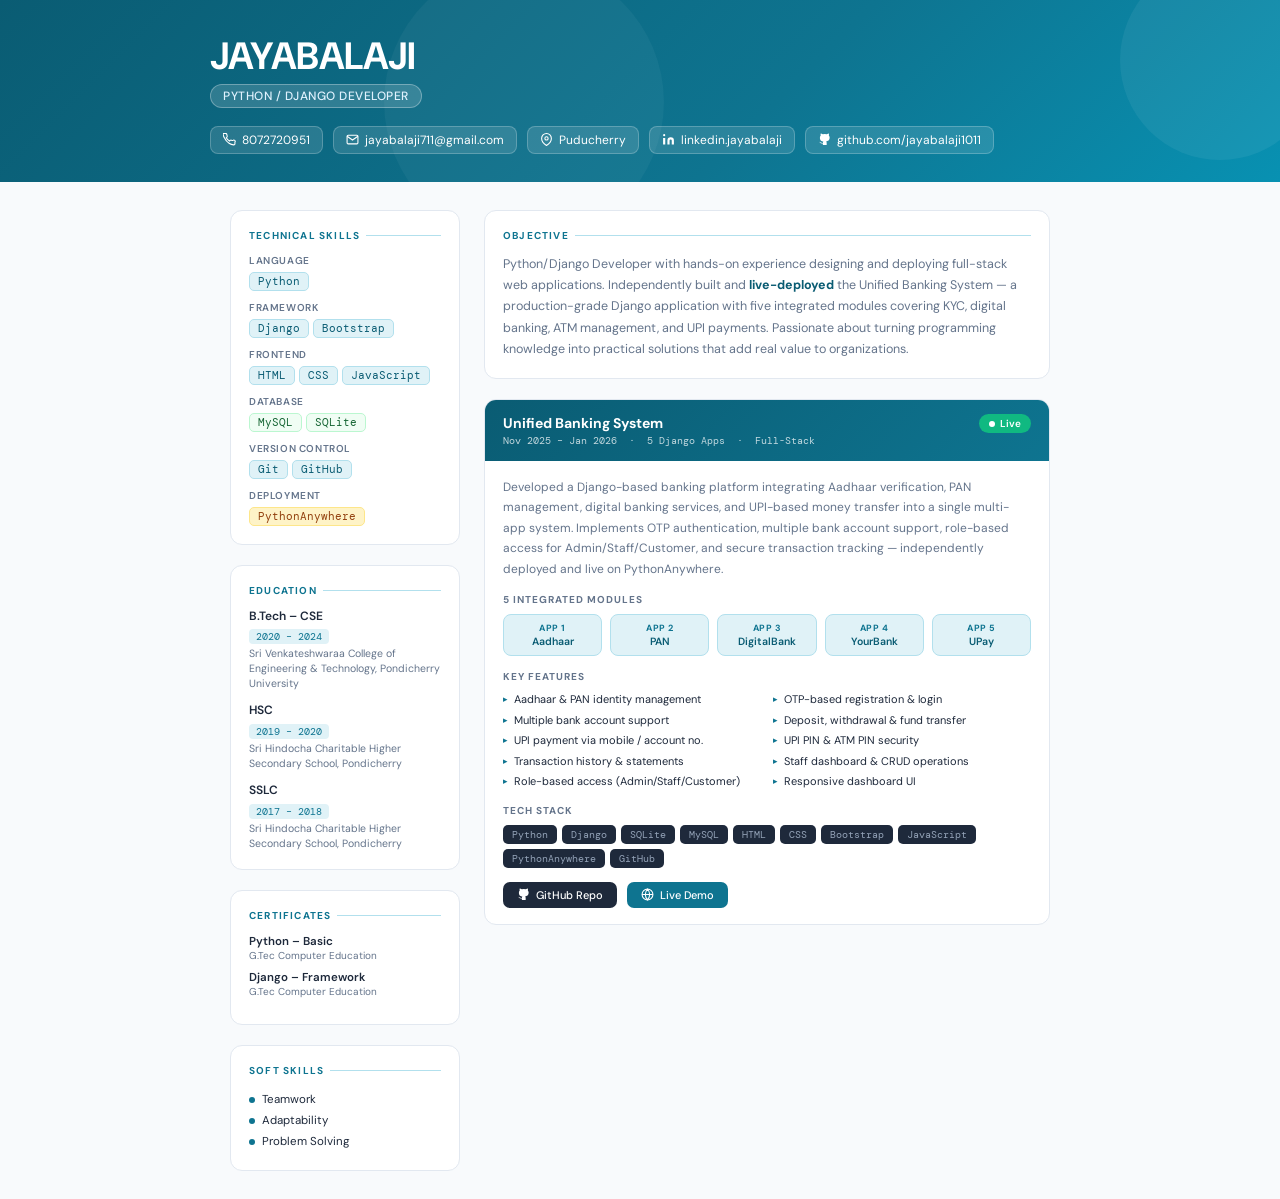
==== index.html @ 11d19ff0 "Update Jayabalaji_Portfolio.html" ====
<!DOCTYPE html>
<html lang="en">
<head>
<meta charset="UTF-8"/>
<meta name="viewport" content="width=device-width, initial-scale=1.0"/>
<title>Jayabalaji – Python/Django Developer</title>
<link href="https://fonts.googleapis.com/css2?family=DM+Sans:wght@300;400;500;600;700&family=DM+Mono:wght@400;500&display=swap" rel="stylesheet"/>
<style>
  :root {
    --teal: #0e7490; --teal-dark: #0a5c73; --teal-light: #e0f2f7;
    --teal-mid: #b2e0ed; --bg: #f8fafc; --white: #ffffff;
    --text: #1e293b; --muted: #64748b; --border: #e2e8f0; --card: #ffffff;
  }
  * { margin: 0; padding: 0; box-sizing: border-box; }
  body { font-family: 'DM Sans', sans-serif; background: var(--bg); color: var(--text); -webkit-print-color-adjust: exact; print-color-adjust: exact; }

  .header { background: linear-gradient(135deg, var(--teal-dark) 0%, var(--teal) 60%, #0891b2 100%); padding: 36px 40px 28px; position: relative; overflow: hidden; }
  .header::before { content: ''; position: absolute; top: -40px; right: -40px; width: 200px; height: 200px; border-radius: 50%; background: rgba(255,255,255,0.06); }
  .header::after { content: ''; position: absolute; bottom: -60px; left: 30%; width: 280px; height: 280px; border-radius: 50%; background: rgba(255,255,255,0.04); }
  .header-inner { max-width: 860px; margin: 0 auto; position: relative; z-index: 1; }
  .name { font-size: clamp(28px,5vw,38px); font-weight: 700; color: #fff; letter-spacing: -0.5px; line-height: 1.1; }
  .role-tag { display: inline-block; margin-top: 6px; background: rgba(255,255,255,0.15); border: 1px solid rgba(255,255,255,0.3); color: #e0f2fe; font-size: 12px; font-weight: 500; padding: 3px 12px; border-radius: 20px; letter-spacing: 0.5px; text-transform: uppercase; }
  .contact-row { display: flex; flex-wrap: wrap; gap: 10px; margin-top: 18px; }
  .contact-chip { display: flex; align-items: center; gap: 6px; background: rgba(255,255,255,0.12); border: 1px solid rgba(255,255,255,0.22); color: #fff; font-size: 12px; padding: 5px 12px; border-radius: 8px; text-decoration: none; transition: background 0.2s; }
  .contact-chip:hover { background: rgba(255,255,255,0.22); }
  .contact-chip svg { width: 13px; height: 13px; flex-shrink: 0; }

  .page { max-width: 860px; margin: 0 auto; padding: 28px 20px; display: grid; grid-template-columns: 230px 1fr; gap: 24px; align-items: start; }
  .sidebar { display: flex; flex-direction: column; gap: 20px; }
  .card { background: var(--card); border: 1px solid var(--border); border-radius: 12px; padding: 18px; }
  .section-title { font-size: 10px; font-weight: 700; letter-spacing: 1.2px; text-transform: uppercase; color: var(--teal); margin-bottom: 12px; display: flex; align-items: center; gap: 6px; }
  .section-title::after { content: ''; flex: 1; height: 1px; background: var(--teal-mid); }

  .skill-group { margin-bottom: 10px; }
  .skill-group:last-child { margin-bottom: 0; }
  .skill-label { font-size: 10px; font-weight: 600; color: var(--muted); text-transform: uppercase; letter-spacing: 0.6px; margin-bottom: 5px; }
  .skill-tags { display: flex; flex-wrap: wrap; gap: 4px; }
  .tag { font-family: 'DM Mono', monospace; font-size: 10.5px; background: var(--teal-light); color: var(--teal-dark); padding: 2px 8px; border-radius: 5px; border: 1px solid var(--teal-mid); }
  .tag.deploy { background: #fef3c7; color: #92400e; border-color: #fde68a; }
  .tag.db { background: #f0fdf4; color: #166534; border-color: #bbf7d0; }

  .edu-item { margin-bottom: 12px; }
  .edu-item:last-child { margin-bottom: 0; }
  .edu-degree { font-size: 12px; font-weight: 600; color: var(--text); line-height: 1.3; }
  .edu-year { display: inline-block; font-size: 10px; font-family: 'DM Mono', monospace; color: var(--teal); background: var(--teal-light); padding: 1px 7px; border-radius: 4px; margin: 3px 0; }
  .edu-school { font-size: 10.5px; color: var(--muted); line-height: 1.4; }

  .cert-item { margin-bottom: 8px; }
  .cert-name { font-size: 11.5px; font-weight: 600; color: var(--text); }
  .cert-from { font-size: 10px; color: var(--muted); }

  .soft-list { list-style: none; }
  .soft-list li { font-size: 11.5px; color: var(--text); padding: 3px 0; display: flex; align-items: center; gap: 7px; }
  .soft-list li::before { content: ''; width: 6px; height: 6px; background: var(--teal); border-radius: 50%; flex-shrink: 0; }

  .main { display: flex; flex-direction: column; gap: 20px; }
  .objective-text { font-size: 12.5px; line-height: 1.7; color: var(--muted); }
  .objective-text strong { color: var(--teal-dark); }

  .project-card { background: var(--card); border: 1px solid var(--border); border-radius: 12px; overflow: hidden; }
  .project-header { background: linear-gradient(135deg, var(--teal-dark), var(--teal)); padding: 14px 18px; display: flex; align-items: flex-start; justify-content: space-between; gap: 12px; flex-wrap: wrap; }
  .project-name { font-size: 14px; font-weight: 700; color: #fff; }
  .project-period { font-size: 10px; color: rgba(255,255,255,0.75); font-family: 'DM Mono', monospace; margin-top: 2px; }
  .live-badge { display: flex; align-items: center; gap: 5px; background: #10b981; color: #fff; font-size: 10px; font-weight: 600; padding: 3px 10px; border-radius: 20px; white-space: nowrap; flex-shrink: 0; }
  .live-dot { width: 6px; height: 6px; background: #fff; border-radius: 50%; animation: pulse 1.5s infinite; }
  @keyframes pulse { 0%,100%{opacity:1} 50%{opacity:0.4} }

  .project-body { padding: 16px 18px; }
  .project-desc { font-size: 12px; line-height: 1.7; color: var(--muted); margin-bottom: 14px; }

  .modules-grid { display: grid; grid-template-columns: repeat(5,1fr); gap: 8px; margin-bottom: 14px; }
  .module-chip { background: var(--teal-light); border: 1px solid var(--teal-mid); border-radius: 8px; padding: 7px 6px; text-align: center; }
  .module-num { font-size: 9px; font-weight: 700; color: var(--teal); text-transform: uppercase; letter-spacing: 0.5px; }
  .module-name { font-size: 10.5px; font-weight: 600; color: var(--teal-dark); margin-top: 1px; }

  .features-title { font-size: 10px; font-weight: 700; letter-spacing: 1px; text-transform: uppercase; color: var(--muted); margin-bottom: 8px; }
  .features-grid { display: grid; grid-template-columns: 1fr 1fr; gap: 4px 12px; margin-bottom: 14px; }
  .feature-item { font-size: 11px; color: var(--text); display: flex; align-items: flex-start; gap: 6px; line-height: 1.5; }
  .feature-item::before { content: '▸'; color: var(--teal); font-size: 9px; margin-top: 2px; flex-shrink: 0; }

  .tech-stack { display: flex; flex-wrap: wrap; gap: 5px; margin-bottom: 14px; }
  .tech-tag { font-family: 'DM Mono', monospace; font-size: 10px; background: #1e293b; color: #94a3b8; padding: 3px 9px; border-radius: 5px; }

  .project-links { display: flex; gap: 10px; flex-wrap: wrap; }
  .proj-link { display: flex; align-items: center; gap: 6px; font-size: 11px; font-weight: 500; padding: 6px 14px; border-radius: 7px; text-decoration: none; transition: opacity 0.2s; }
  .proj-link:hover { opacity: 0.85; }
  .proj-link.github { background: #1e293b; color: #fff; }
  .proj-link.live { background: var(--teal); color: #fff; }
  .proj-link svg { width: 13px; height: 13px; }

  @media (max-width: 640px) {
    .header { padding: 24px 18px 20px; }
    .page { grid-template-columns: 1fr; padding: 16px 14px; gap: 16px; }
    .features-grid { grid-template-columns: 1fr; }
    .modules-grid { grid-template-columns: repeat(3,1fr); }
  }
  @media print { body { background: white; } .page { padding: 16px; } }
</style>
</head>
<body>

<header class="header">
  <div class="header-inner">
    <div class="name">JAYABALAJI</div>
    <span class="role-tag">Python / Django Developer</span>
    <div class="contact-row">
      <a class="contact-chip" href="tel:8072720951">
        <svg viewBox="0 0 24 24" fill="none" stroke="currentColor" stroke-width="2"><path d="M22 16.92v3a2 2 0 01-2.18 2 19.79 19.79 0 01-8.63-3.07A19.5 19.5 0 013.07 9.81a19.79 19.79 0 01-3.07-8.64A2 2 0 012 .82h3a2 2 0 012 1.72c.127.96.361 1.903.7 2.81a2 2 0 01-.45 2.11L6.09 8.91a16 16 0 006 6l1.27-1.27a2 2 0 012.11-.45c.907.339 1.85.573 2.81.7A2 2 0 0122 16.92z"/></svg>
        8072720951
      </a>
      <a class="contact-chip" href="mailto:jayabalaji711@gmail.com">
        <svg viewBox="0 0 24 24" fill="none" stroke="currentColor" stroke-width="2"><path d="M4 4h16c1.1 0 2 .9 2 2v12c0 1.1-.9 2-2 2H4c-1.1 0-2-.9-2-2V6c0-1.1.9-2 2-2z"/><polyline points="22,6 12,13 2,6"/></svg>
        jayabalaji711@gmail.com
      </a>
      <span class="contact-chip">
        <svg viewBox="0 0 24 24" fill="none" stroke="currentColor" stroke-width="2"><path d="M21 10c0 7-9 13-9 13s-9-6-9-13a9 9 0 0118 0z"/><circle cx="12" cy="10" r="3"/></svg>
        Puducherry
      </span>
      <a class="contact-chip" href="https://linkedin.com/in/jayabalaji" target="_blank">
        <svg viewBox="0 0 24 24" fill="currentColor"><path d="M16 8a6 6 0 016 6v7h-4v-7a2 2 0 00-2-2 2 2 0 00-2 2v7h-4v-7a6 6 0 016-6zM2 9h4v12H2z"/><circle cx="4" cy="4" r="2"/></svg>
        linkedin.jayabalaji
      </a>
      <a class="contact-chip" href="https://github.com/jayabalaji1011" target="_blank">
        <svg viewBox="0 0 24 24" fill="currentColor"><path d="M9 19c-5 1.5-5-2.5-7-3m14 6v-3.87a3.37 3.37 0 00-.94-2.61c3.14-.35 6.44-1.54 6.44-7A5.44 5.44 0 0020 4.77 5.07 5.07 0 0019.91 1S18.73.65 16 2.48a13.38 13.38 0 00-7 0C6.27.65 5.09 1 5.09 1A5.07 5.07 0 005 4.77a5.44 5.44 0 00-1.5 3.78c0 5.42 3.3 6.61 6.44 7A3.37 3.37 0 009 18.13V22"/></svg>
        github.com/jayabalaji1011
      </a>
    </div>
  </div>
</header>

<div class="page">
  <aside class="sidebar">
    <div class="card">
      <div class="section-title">Technical Skills</div>
      <div class="skill-group"><div class="skill-label">Language</div><div class="skill-tags"><span class="tag">Python</span></div></div>
      <div class="skill-group"><div class="skill-label">Framework</div><div class="skill-tags"><span class="tag">Django</span><span class="tag">Bootstrap</span></div></div>
      <div class="skill-group"><div class="skill-label">Frontend</div><div class="skill-tags"><span class="tag">HTML</span><span class="tag">CSS</span><span class="tag">JavaScript</span></div></div>
      <div class="skill-group"><div class="skill-label">Database</div><div class="skill-tags"><span class="tag db">MySQL</span><span class="tag db">SQLite</span></div></div>
      <div class="skill-group"><div class="skill-label">Version Control</div><div class="skill-tags"><span class="tag">Git</span><span class="tag">GitHub</span></div></div>
      <div class="skill-group"><div class="skill-label">Deployment</div><div class="skill-tags"><span class="tag deploy">PythonAnywhere</span></div></div>
    </div>

    <div class="card">
      <div class="section-title">Education</div>
      <div class="edu-item">
        <div class="edu-degree">B.Tech – CSE</div>
        <div class="edu-year">2020 – 2024</div>
        <div class="edu-school">Sri Venkateshwaraa College of Engineering & Technology, Pondicherry University</div>
      </div>
      <div class="edu-item">
        <div class="edu-degree">HSC</div>
        <div class="edu-year">2019 – 2020</div>
        <div class="edu-school">Sri Hindocha Charitable Higher Secondary School, Pondicherry</div>
      </div>
      <div class="edu-item">
        <div class="edu-degree">SSLC</div>
        <div class="edu-year">2017 – 2018</div>
        <div class="edu-school">Sri Hindocha Charitable Higher Secondary School, Pondicherry</div>
      </div>
    </div>

    <div class="card">
      <div class="section-title">Certificates</div>
      <div class="cert-item"><div class="cert-name">Python – Basic</div><div class="cert-from">G.Tec Computer Education</div></div>
      <div class="cert-item"><div class="cert-name">Django – Framework</div><div class="cert-from">G.Tec Computer Education</div></div>
    </div>

    <div class="card">
      <div class="section-title">Soft Skills</div>
      <ul class="soft-list"><li>Teamwork</li><li>Adaptability</li><li>Problem Solving</li></ul>
    </div>
  </aside>

  <main class="main">
    <div class="card">
      <div class="section-title">Objective</div>
      <p class="objective-text">
        Python/Django Developer with hands-on experience designing and deploying full-stack web applications.
        Independently built and <strong>live-deployed</strong> the Unified Banking System — a production-grade
        Django application with five integrated modules covering KYC, digital banking, ATM management, and UPI payments.
        Passionate about turning programming knowledge into practical solutions that add real value to organizations.
      </p>
    </div>

    <div class="project-card">
      <div class="project-header">
        <div>
          <div class="project-name">Unified Banking System</div>
          <div class="project-period">Nov 2025 – Jan 2026 &nbsp;·&nbsp; 5 Django Apps &nbsp;·&nbsp; Full-Stack</div>
        </div>
        <div class="live-badge"><span class="live-dot"></span> Live</div>
      </div>
      <div class="project-body">
        <p class="project-desc">
          Developed a Django-based banking platform integrating Aadhaar verification, PAN management,
          digital banking services, and UPI-based money transfer into a single multi-app system.
          Implements OTP authentication, multiple bank account support, role-based access for Admin/Staff/Customer,
          and secure transaction tracking — independently deployed and live on PythonAnywhere.
        </p>

        <div class="features-title">5 Integrated Modules</div>
        <div class="modules-grid">
          <div class="module-chip"><div class="module-num">App 1</div><div class="module-name">Aadhaar</div></div>
          <div class="module-chip"><div class="module-num">App 2</div><div class="module-name">PAN</div></div>
          <div class="module-chip"><div class="module-num">App 3</div><div class="module-name">DigitalBank</div></div>
          <div class="module-chip"><div class="module-num">App 4</div><div class="module-name">YourBank</div></div>
          <div class="module-chip"><div class="module-num">App 5</div><div class="module-name">UPay</div></div>
        </div>

        <div class="features-title">Key Features</div>
        <div class="features-grid">
          <div class="feature-item">Aadhaar & PAN identity management</div>
          <div class="feature-item">OTP-based registration & login</div>
          <div class="feature-item">Multiple bank account support</div>
          <div class="feature-item">Deposit, withdrawal & fund transfer</div>
          <div class="feature-item">UPI payment via mobile / account no.</div>
          <div class="feature-item">UPI PIN & ATM PIN security</div>
          <div class="feature-item">Transaction history & statements</div>
          <div class="feature-item">Staff dashboard & CRUD operations</div>
          <div class="feature-item">Role-based access (Admin/Staff/Customer)</div>
          <div class="feature-item">Responsive dashboard UI</div>
        </div>

        <div class="features-title">Tech Stack</div>
        <div class="tech-stack">
          <span class="tech-tag">Python</span><span class="tech-tag">Django</span>
          <span class="tech-tag">SQLite</span><span class="tech-tag">MySQL</span>
          <span class="tech-tag">HTML</span><span class="tech-tag">CSS</span>
          <span class="tech-tag">Bootstrap</span><span class="tech-tag">JavaScript</span>
          <span class="tech-tag">PythonAnywhere</span><span class="tech-tag">GitHub</span>
        </div>

        <div class="project-links">
          <a class="proj-link github" href="https://github.com/jayabalaji1011/UnifiedBankingSystem" target="_blank">
            <svg viewBox="0 0 24 24" fill="currentColor"><path d="M9 19c-5 1.5-5-2.5-7-3m14 6v-3.87a3.37 3.37 0 00-.94-2.61c3.14-.35 6.44-1.54 6.44-7A5.44 5.44 0 0020 4.77 5.07 5.07 0 0019.91 1S18.73.65 16 2.48a13.38 13.38 0 00-7 0C6.27.65 5.09 1 5.09 1A5.07 5.07 0 005 4.77a5.44 5.44 0 00-1.5 3.78c0 5.42 3.3 6.61 6.44 7A3.37 3.37 0 009 18.13V22"/></svg>
            GitHub Repo
          </a>
          <a class="proj-link live" href="https://balaji1011.pythonanywhere.com" target="_blank">
            <svg viewBox="0 0 24 24" fill="none" stroke="currentColor" stroke-width="2"><circle cx="12" cy="12" r="10"/><line x1="2" y1="12" x2="22" y2="12"/><path d="M12 2a15.3 15.3 0 014 10 15.3 15.3 0 01-4 10 15.3 15.3 0 01-4-10 15.3 15.3 0 014-10z"/></svg>
            Live Demo
          </a>
        </div>
      </div>
    </div>
  </main>
</div>
</body>
</html>
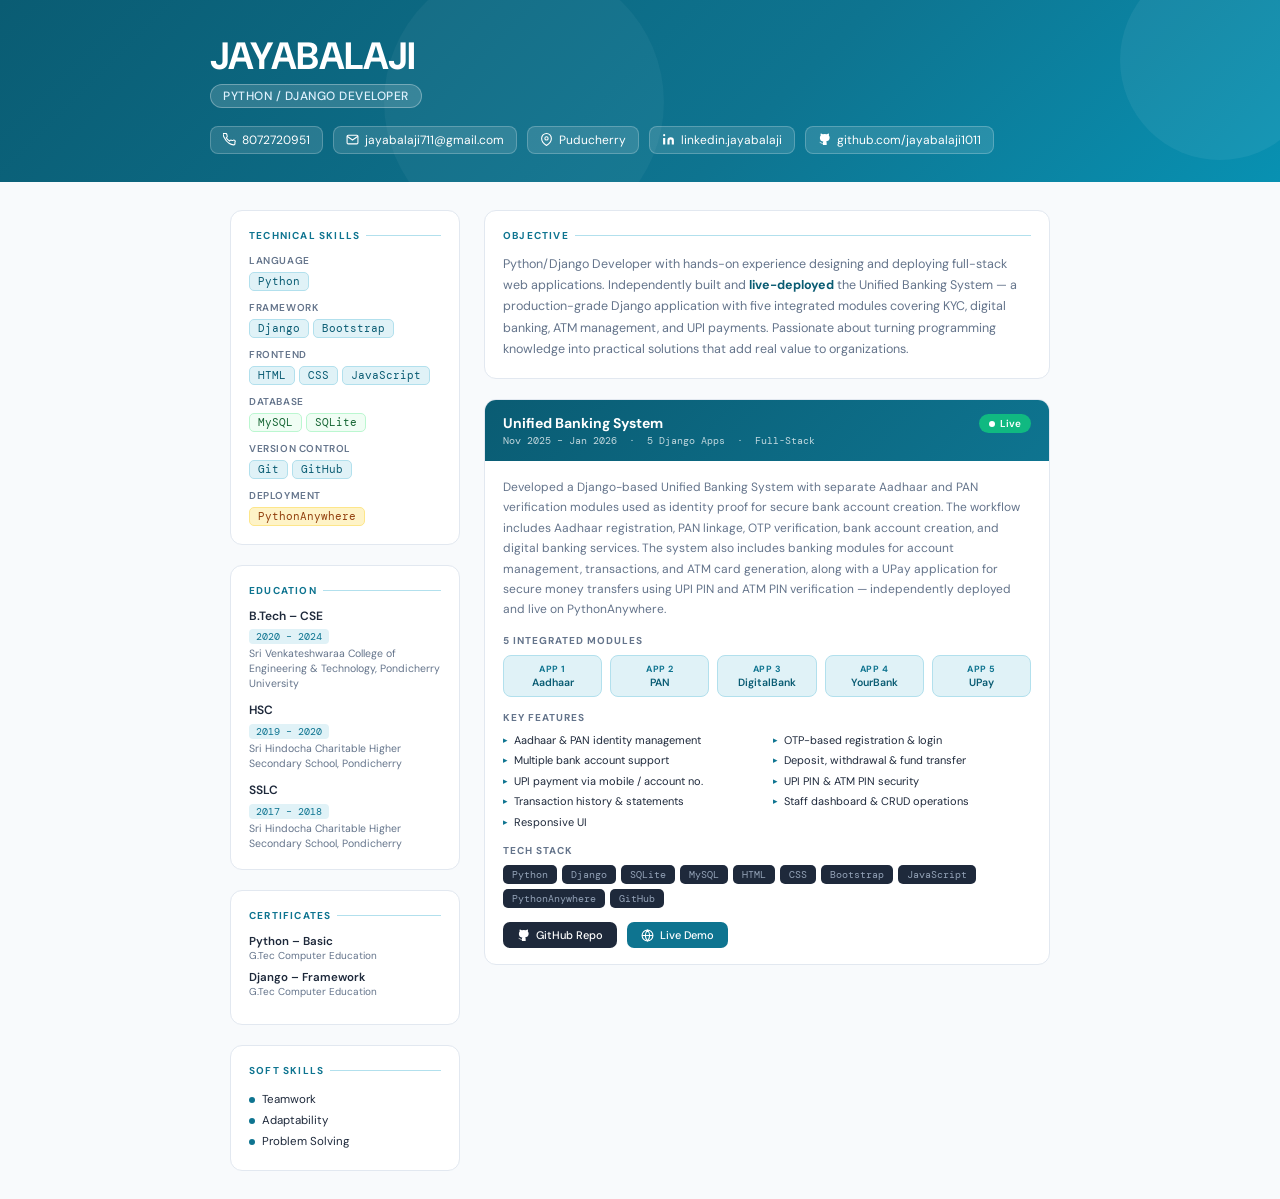
==== commit 1b644fd8: "Update index.html" ====
--- a/index.html
+++ b/index.html
@@ -192,10 +192,7 @@
       </div>
       <div class="project-body">
         <p class="project-desc">
-          Developed a Django-based banking platform integrating Aadhaar verification, PAN management,
-          digital banking services, and UPI-based money transfer into a single multi-app system.
-          Implements OTP authentication, multiple bank account support, role-based access for Admin/Staff/Customer,
-          and secure transaction tracking — independently deployed and live on PythonAnywhere.
+          Developed a Django-based Unified Banking System with separate Aadhaar and PAN verification modules used as identity proof for secure bank account creation. The workflow includes Aadhaar registration, PAN linkage, OTP verification, bank account creation, and digital banking services. The system also includes banking modules for account management, transactions, and ATM card generation, along with a UPay application for secure money transfers using UPI PIN and ATM PIN verification — independently deployed and live on PythonAnywhere.
         </p>
 
         <div class="features-title">5 Integrated Modules</div>
@@ -217,8 +214,7 @@
           <div class="feature-item">UPI PIN & ATM PIN security</div>
           <div class="feature-item">Transaction history & statements</div>
           <div class="feature-item">Staff dashboard & CRUD operations</div>
-          <div class="feature-item">Role-based access (Admin/Staff/Customer)</div>
-          <div class="feature-item">Responsive dashboard UI</div>
+          <div class="feature-item">Responsive UI</div>
         </div>
 
         <div class="features-title">Tech Stack</div>
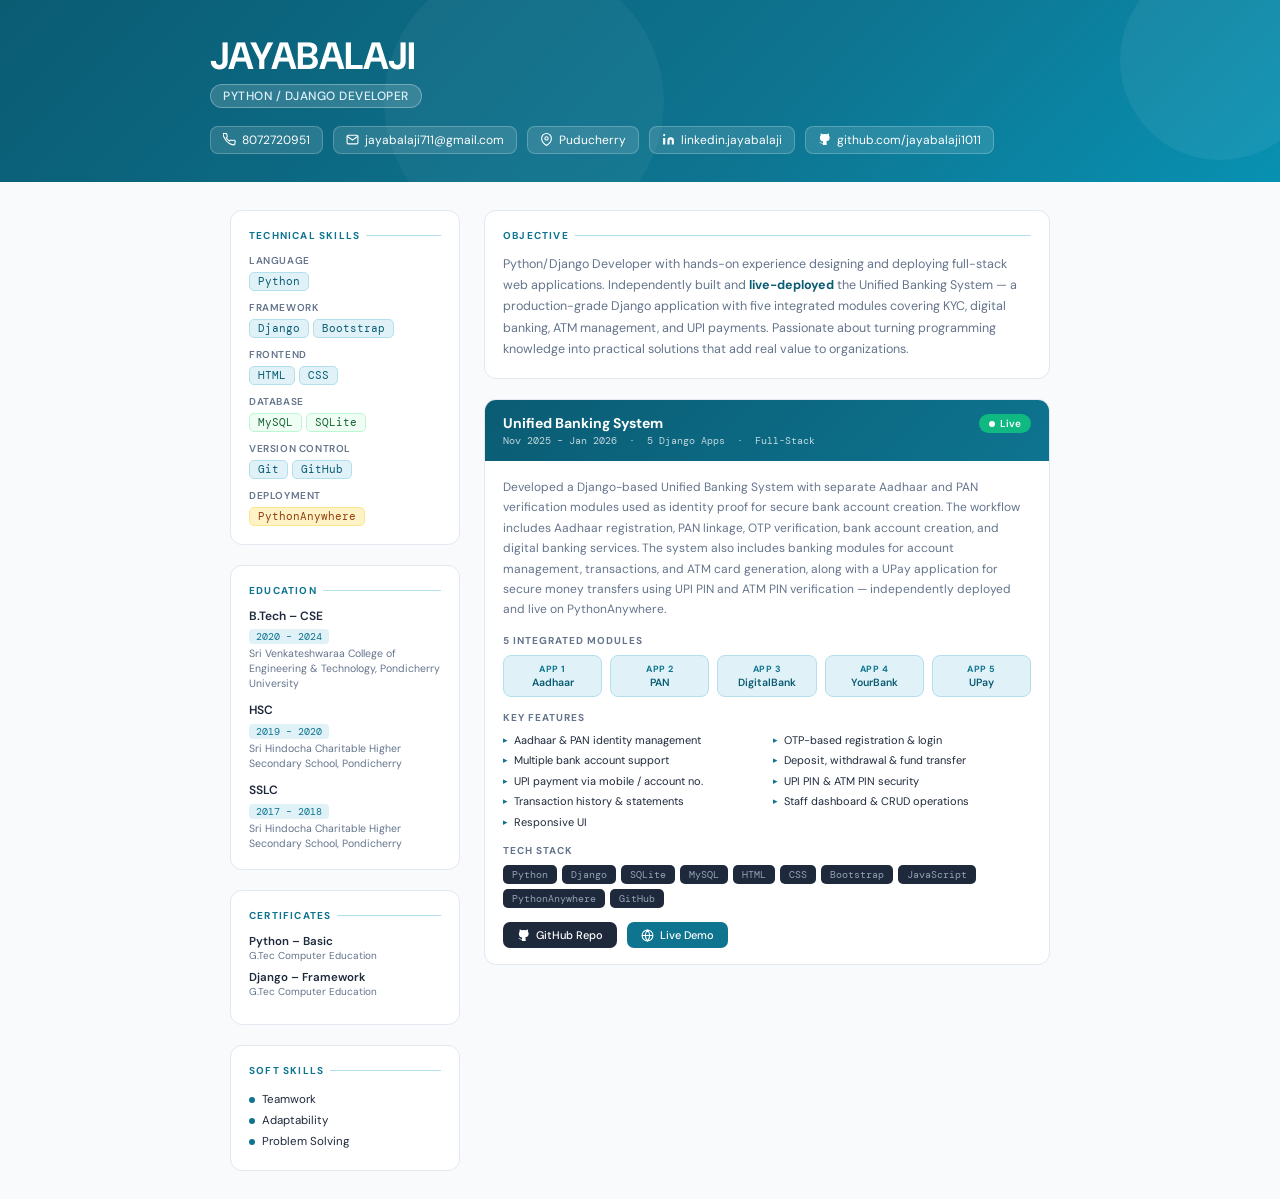
==== commit 8f632002: "Update index.html" ====
--- a/index.html
+++ b/index.html
@@ -116,7 +116,7 @@
         <svg viewBox="0 0 24 24" fill="none" stroke="currentColor" stroke-width="2"><path d="M21 10c0 7-9 13-9 13s-9-6-9-13a9 9 0 0118 0z"/><circle cx="12" cy="10" r="3"/></svg>
         Puducherry
       </span>
-      <a class="contact-chip" href="https://linkedin.com/in/jayabalaji" target="_blank">
+      <a class="contact-chip" href="https://www.linkedin.com/in/jayabalajil/" target="_blank">
         <svg viewBox="0 0 24 24" fill="currentColor"><path d="M16 8a6 6 0 016 6v7h-4v-7a2 2 0 00-2-2 2 2 0 00-2 2v7h-4v-7a6 6 0 016-6zM2 9h4v12H2z"/><circle cx="4" cy="4" r="2"/></svg>
         linkedin.jayabalaji
       </a>
@@ -134,7 +134,7 @@
       <div class="section-title">Technical Skills</div>
       <div class="skill-group"><div class="skill-label">Language</div><div class="skill-tags"><span class="tag">Python</span></div></div>
       <div class="skill-group"><div class="skill-label">Framework</div><div class="skill-tags"><span class="tag">Django</span><span class="tag">Bootstrap</span></div></div>
-      <div class="skill-group"><div class="skill-label">Frontend</div><div class="skill-tags"><span class="tag">HTML</span><span class="tag">CSS</span><span class="tag">JavaScript</span></div></div>
+      <div class="skill-group"><div class="skill-label">Frontend</div><div class="skill-tags"><span class="tag">HTML</span><span class="tag">CSS</span></div></div>
       <div class="skill-group"><div class="skill-label">Database</div><div class="skill-tags"><span class="tag db">MySQL</span><span class="tag db">SQLite</span></div></div>
       <div class="skill-group"><div class="skill-label">Version Control</div><div class="skill-tags"><span class="tag">Git</span><span class="tag">GitHub</span></div></div>
       <div class="skill-group"><div class="skill-label">Deployment</div><div class="skill-tags"><span class="tag deploy">PythonAnywhere</span></div></div>
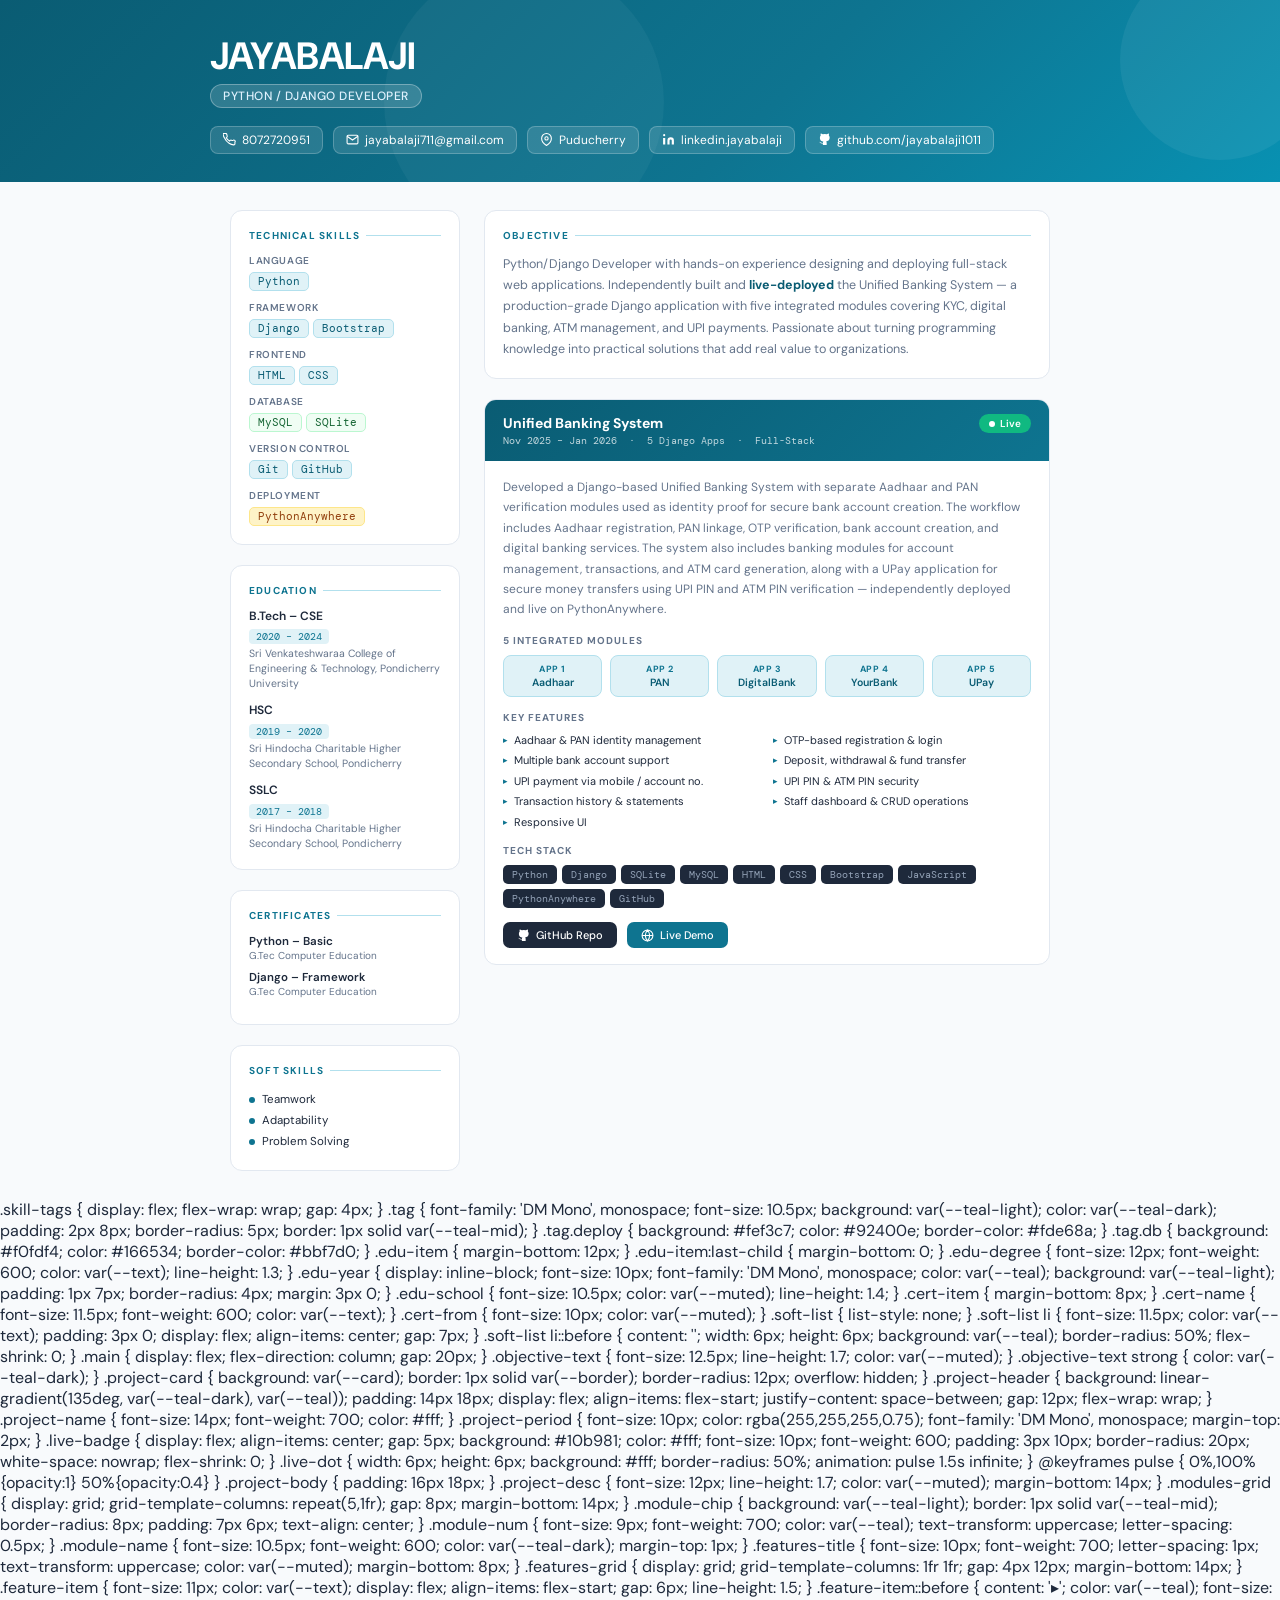
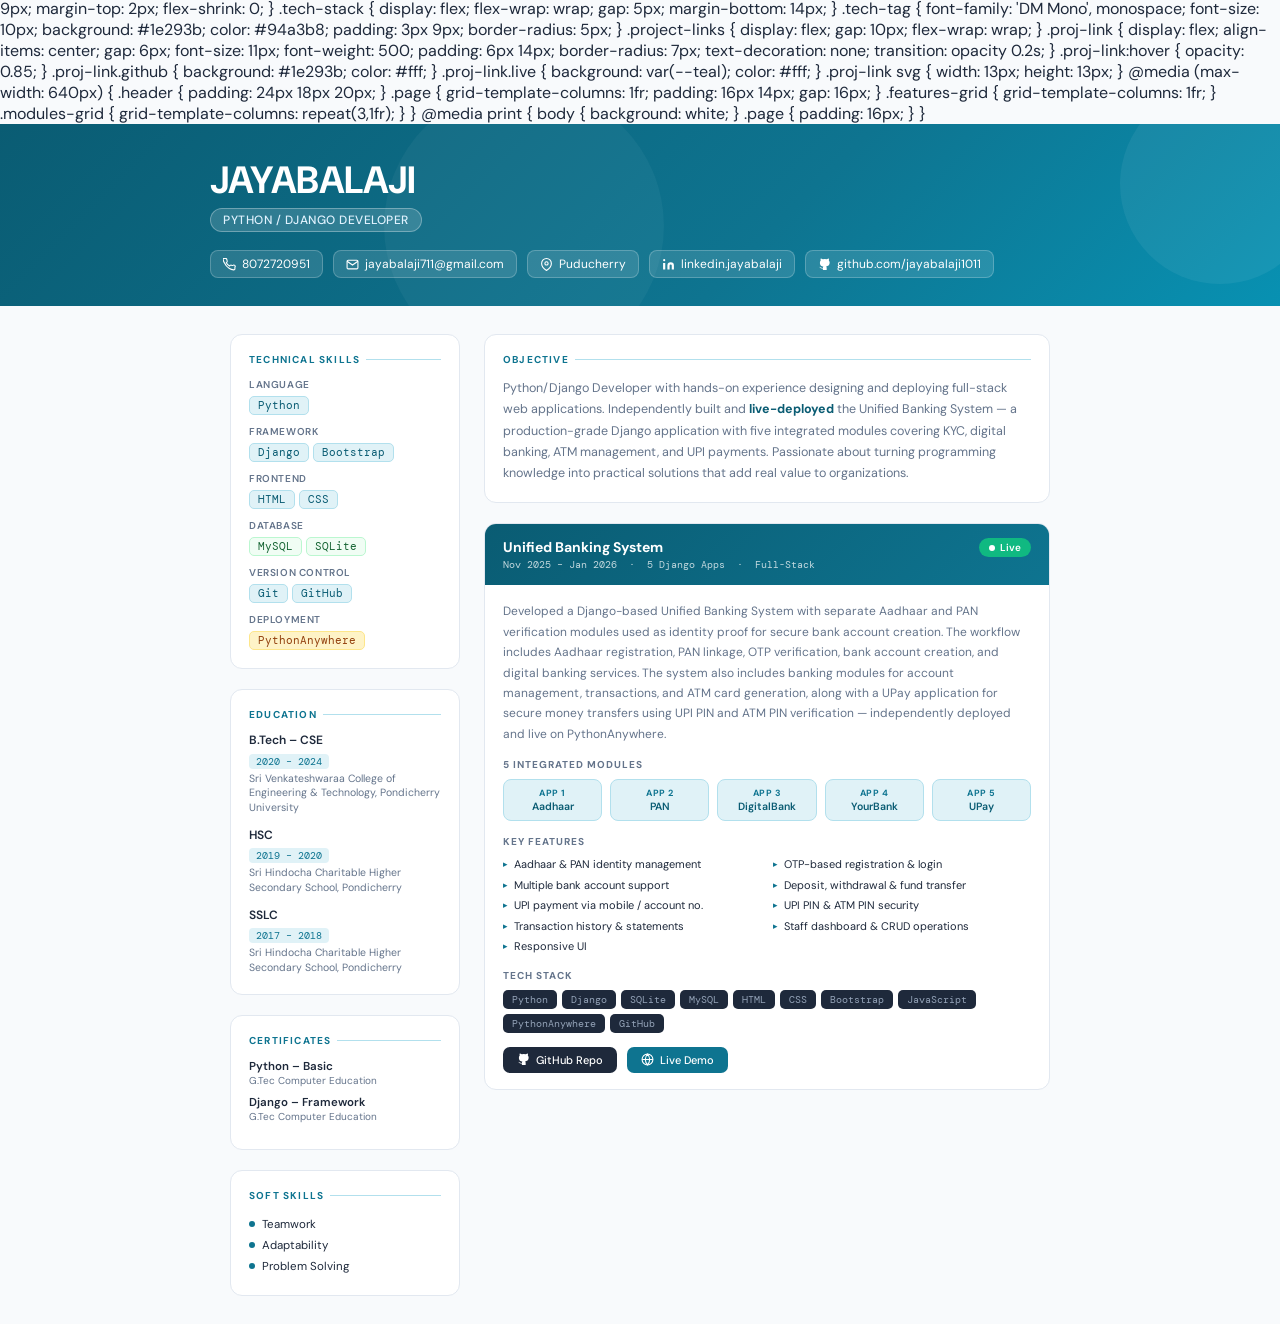
==== commit fa828a7c: "Rename Jayabalaji_Portfolio.html to index.html" ====
--- a/index.html
+++ b/index.html
@@ -241,4 +241,211 @@
   </main>
 </div>
 </body>
+</html>  .skill-tags { display: flex; flex-wrap: wrap; gap: 4px; }
+  .tag { font-family: 'DM Mono', monospace; font-size: 10.5px; background: var(--teal-light); color: var(--teal-dark); padding: 2px 8px; border-radius: 5px; border: 1px solid var(--teal-mid); }
+  .tag.deploy { background: #fef3c7; color: #92400e; border-color: #fde68a; }
+  .tag.db { background: #f0fdf4; color: #166534; border-color: #bbf7d0; }
+
+  .edu-item { margin-bottom: 12px; }
+  .edu-item:last-child { margin-bottom: 0; }
+  .edu-degree { font-size: 12px; font-weight: 600; color: var(--text); line-height: 1.3; }
+  .edu-year { display: inline-block; font-size: 10px; font-family: 'DM Mono', monospace; color: var(--teal); background: var(--teal-light); padding: 1px 7px; border-radius: 4px; margin: 3px 0; }
+  .edu-school { font-size: 10.5px; color: var(--muted); line-height: 1.4; }
+
+  .cert-item { margin-bottom: 8px; }
+  .cert-name { font-size: 11.5px; font-weight: 600; color: var(--text); }
+  .cert-from { font-size: 10px; color: var(--muted); }
+
+  .soft-list { list-style: none; }
+  .soft-list li { font-size: 11.5px; color: var(--text); padding: 3px 0; display: flex; align-items: center; gap: 7px; }
+  .soft-list li::before { content: ''; width: 6px; height: 6px; background: var(--teal); border-radius: 50%; flex-shrink: 0; }
+
+  .main { display: flex; flex-direction: column; gap: 20px; }
+  .objective-text { font-size: 12.5px; line-height: 1.7; color: var(--muted); }
+  .objective-text strong { color: var(--teal-dark); }
+
+  .project-card { background: var(--card); border: 1px solid var(--border); border-radius: 12px; overflow: hidden; }
+  .project-header { background: linear-gradient(135deg, var(--teal-dark), var(--teal)); padding: 14px 18px; display: flex; align-items: flex-start; justify-content: space-between; gap: 12px; flex-wrap: wrap; }
+  .project-name { font-size: 14px; font-weight: 700; color: #fff; }
+  .project-period { font-size: 10px; color: rgba(255,255,255,0.75); font-family: 'DM Mono', monospace; margin-top: 2px; }
+  .live-badge { display: flex; align-items: center; gap: 5px; background: #10b981; color: #fff; font-size: 10px; font-weight: 600; padding: 3px 10px; border-radius: 20px; white-space: nowrap; flex-shrink: 0; }
+  .live-dot { width: 6px; height: 6px; background: #fff; border-radius: 50%; animation: pulse 1.5s infinite; }
+  @keyframes pulse { 0%,100%{opacity:1} 50%{opacity:0.4} }
+
+  .project-body { padding: 16px 18px; }
+  .project-desc { font-size: 12px; line-height: 1.7; color: var(--muted); margin-bottom: 14px; }
+
+  .modules-grid { display: grid; grid-template-columns: repeat(5,1fr); gap: 8px; margin-bottom: 14px; }
+  .module-chip { background: var(--teal-light); border: 1px solid var(--teal-mid); border-radius: 8px; padding: 7px 6px; text-align: center; }
+  .module-num { font-size: 9px; font-weight: 700; color: var(--teal); text-transform: uppercase; letter-spacing: 0.5px; }
+  .module-name { font-size: 10.5px; font-weight: 600; color: var(--teal-dark); margin-top: 1px; }
+
+  .features-title { font-size: 10px; font-weight: 700; letter-spacing: 1px; text-transform: uppercase; color: var(--muted); margin-bottom: 8px; }
+  .features-grid { display: grid; grid-template-columns: 1fr 1fr; gap: 4px 12px; margin-bottom: 14px; }
+  .feature-item { font-size: 11px; color: var(--text); display: flex; align-items: flex-start; gap: 6px; line-height: 1.5; }
+  .feature-item::before { content: '▸'; color: var(--teal); font-size: 9px; margin-top: 2px; flex-shrink: 0; }
+
+  .tech-stack { display: flex; flex-wrap: wrap; gap: 5px; margin-bottom: 14px; }
+  .tech-tag { font-family: 'DM Mono', monospace; font-size: 10px; background: #1e293b; color: #94a3b8; padding: 3px 9px; border-radius: 5px; }
+
+  .project-links { display: flex; gap: 10px; flex-wrap: wrap; }
+  .proj-link { display: flex; align-items: center; gap: 6px; font-size: 11px; font-weight: 500; padding: 6px 14px; border-radius: 7px; text-decoration: none; transition: opacity 0.2s; }
+  .proj-link:hover { opacity: 0.85; }
+  .proj-link.github { background: #1e293b; color: #fff; }
+  .proj-link.live { background: var(--teal); color: #fff; }
+  .proj-link svg { width: 13px; height: 13px; }
+
+  @media (max-width: 640px) {
+    .header { padding: 24px 18px 20px; }
+    .page { grid-template-columns: 1fr; padding: 16px 14px; gap: 16px; }
+    .features-grid { grid-template-columns: 1fr; }
+    .modules-grid { grid-template-columns: repeat(3,1fr); }
+  }
+  @media print { body { background: white; } .page { padding: 16px; } }
+</style>
+</head>
+<body>
+
+<header class="header">
+  <div class="header-inner">
+    <div class="name">JAYABALAJI</div>
+    <span class="role-tag">Python / Django Developer</span>
+    <div class="contact-row">
+      <a class="contact-chip" href="tel:8072720951">
+        <svg viewBox="0 0 24 24" fill="none" stroke="currentColor" stroke-width="2"><path d="M22 16.92v3a2 2 0 01-2.18 2 19.79 19.79 0 01-8.63-3.07A19.5 19.5 0 013.07 9.81a19.79 19.79 0 01-3.07-8.64A2 2 0 012 .82h3a2 2 0 012 1.72c.127.96.361 1.903.7 2.81a2 2 0 01-.45 2.11L6.09 8.91a16 16 0 006 6l1.27-1.27a2 2 0 012.11-.45c.907.339 1.85.573 2.81.7A2 2 0 0122 16.92z"/></svg>
+        8072720951
+      </a>
+      <a class="contact-chip" href="mailto:jayabalaji711@gmail.com">
+        <svg viewBox="0 0 24 24" fill="none" stroke="currentColor" stroke-width="2"><path d="M4 4h16c1.1 0 2 .9 2 2v12c0 1.1-.9 2-2 2H4c-1.1 0-2-.9-2-2V6c0-1.1.9-2 2-2z"/><polyline points="22,6 12,13 2,6"/></svg>
+        jayabalaji711@gmail.com
+      </a>
+      <span class="contact-chip">
+        <svg viewBox="0 0 24 24" fill="none" stroke="currentColor" stroke-width="2"><path d="M21 10c0 7-9 13-9 13s-9-6-9-13a9 9 0 0118 0z"/><circle cx="12" cy="10" r="3"/></svg>
+        Puducherry
+      </span>
+      <a class="contact-chip" href="https://www.linkedin.com/in/jayabalajil/" target="_blank">
+        <svg viewBox="0 0 24 24" fill="currentColor"><path d="M16 8a6 6 0 016 6v7h-4v-7a2 2 0 00-2-2 2 2 0 00-2 2v7h-4v-7a6 6 0 016-6zM2 9h4v12H2z"/><circle cx="4" cy="4" r="2"/></svg>
+        linkedin.jayabalaji
+      </a>
+      <a class="contact-chip" href="https://github.com/jayabalaji1011" target="_blank">
+        <svg viewBox="0 0 24 24" fill="currentColor"><path d="M9 19c-5 1.5-5-2.5-7-3m14 6v-3.87a3.37 3.37 0 00-.94-2.61c3.14-.35 6.44-1.54 6.44-7A5.44 5.44 0 0020 4.77 5.07 5.07 0 0019.91 1S18.73.65 16 2.48a13.38 13.38 0 00-7 0C6.27.65 5.09 1 5.09 1A5.07 5.07 0 005 4.77a5.44 5.44 0 00-1.5 3.78c0 5.42 3.3 6.61 6.44 7A3.37 3.37 0 009 18.13V22"/></svg>
+        github.com/jayabalaji1011
+      </a>
+    </div>
+  </div>
+</header>
+
+<div class="page">
+  <aside class="sidebar">
+    <div class="card">
+      <div class="section-title">Technical Skills</div>
+      <div class="skill-group"><div class="skill-label">Language</div><div class="skill-tags"><span class="tag">Python</span></div></div>
+      <div class="skill-group"><div class="skill-label">Framework</div><div class="skill-tags"><span class="tag">Django</span><span class="tag">Bootstrap</span></div></div>
+      <div class="skill-group"><div class="skill-label">Frontend</div><div class="skill-tags"><span class="tag">HTML</span><span class="tag">CSS</span></div></div>
+      <div class="skill-group"><div class="skill-label">Database</div><div class="skill-tags"><span class="tag db">MySQL</span><span class="tag db">SQLite</span></div></div>
+      <div class="skill-group"><div class="skill-label">Version Control</div><div class="skill-tags"><span class="tag">Git</span><span class="tag">GitHub</span></div></div>
+      <div class="skill-group"><div class="skill-label">Deployment</div><div class="skill-tags"><span class="tag deploy">PythonAnywhere</span></div></div>
+    </div>
+
+    <div class="card">
+      <div class="section-title">Education</div>
+      <div class="edu-item">
+        <div class="edu-degree">B.Tech – CSE</div>
+        <div class="edu-year">2020 – 2024</div>
+        <div class="edu-school">Sri Venkateshwaraa College of Engineering & Technology, Pondicherry University</div>
+      </div>
+      <div class="edu-item">
+        <div class="edu-degree">HSC</div>
+        <div class="edu-year">2019 – 2020</div>
+        <div class="edu-school">Sri Hindocha Charitable Higher Secondary School, Pondicherry</div>
+      </div>
+      <div class="edu-item">
+        <div class="edu-degree">SSLC</div>
+        <div class="edu-year">2017 – 2018</div>
+        <div class="edu-school">Sri Hindocha Charitable Higher Secondary School, Pondicherry</div>
+      </div>
+    </div>
+
+    <div class="card">
+      <div class="section-title">Certificates</div>
+      <div class="cert-item"><div class="cert-name">Python – Basic</div><div class="cert-from">G.Tec Computer Education</div></div>
+      <div class="cert-item"><div class="cert-name">Django – Framework</div><div class="cert-from">G.Tec Computer Education</div></div>
+    </div>
+
+    <div class="card">
+      <div class="section-title">Soft Skills</div>
+      <ul class="soft-list"><li>Teamwork</li><li>Adaptability</li><li>Problem Solving</li></ul>
+    </div>
+  </aside>
+
+  <main class="main">
+    <div class="card">
+      <div class="section-title">Objective</div>
+      <p class="objective-text">
+        Python/Django Developer with hands-on experience designing and deploying full-stack web applications.
+        Independently built and <strong>live-deployed</strong> the Unified Banking System — a production-grade
+        Django application with five integrated modules covering KYC, digital banking, ATM management, and UPI payments.
+        Passionate about turning programming knowledge into practical solutions that add real value to organizations.
+      </p>
+    </div>
+
+    <div class="project-card">
+      <div class="project-header">
+        <div>
+          <div class="project-name">Unified Banking System</div>
+          <div class="project-period">Nov 2025 – Jan 2026 &nbsp;·&nbsp; 5 Django Apps &nbsp;·&nbsp; Full-Stack</div>
+        </div>
+        <div class="live-badge"><span class="live-dot"></span> Live</div>
+      </div>
+      <div class="project-body">
+        <p class="project-desc">
+          Developed a Django-based Unified Banking System with separate Aadhaar and PAN verification modules used as identity proof for secure bank account creation. The workflow includes Aadhaar registration, PAN linkage, OTP verification, bank account creation, and digital banking services. The system also includes banking modules for account management, transactions, and ATM card generation, along with a UPay application for secure money transfers using UPI PIN and ATM PIN verification — independently deployed and live on PythonAnywhere.
+        </p>
+
+        <div class="features-title">5 Integrated Modules</div>
+        <div class="modules-grid">
+          <div class="module-chip"><div class="module-num">App 1</div><div class="module-name">Aadhaar</div></div>
+          <div class="module-chip"><div class="module-num">App 2</div><div class="module-name">PAN</div></div>
+          <div class="module-chip"><div class="module-num">App 3</div><div class="module-name">DigitalBank</div></div>
+          <div class="module-chip"><div class="module-num">App 4</div><div class="module-name">YourBank</div></div>
+          <div class="module-chip"><div class="module-num">App 5</div><div class="module-name">UPay</div></div>
+        </div>
+
+        <div class="features-title">Key Features</div>
+        <div class="features-grid">
+          <div class="feature-item">Aadhaar & PAN identity management</div>
+          <div class="feature-item">OTP-based registration & login</div>
+          <div class="feature-item">Multiple bank account support</div>
+          <div class="feature-item">Deposit, withdrawal & fund transfer</div>
+          <div class="feature-item">UPI payment via mobile / account no.</div>
+          <div class="feature-item">UPI PIN & ATM PIN security</div>
+          <div class="feature-item">Transaction history & statements</div>
+          <div class="feature-item">Staff dashboard & CRUD operations</div>
+          <div class="feature-item">Responsive UI</div>
+        </div>
+
+        <div class="features-title">Tech Stack</div>
+        <div class="tech-stack">
+          <span class="tech-tag">Python</span><span class="tech-tag">Django</span>
+          <span class="tech-tag">SQLite</span><span class="tech-tag">MySQL</span>
+          <span class="tech-tag">HTML</span><span class="tech-tag">CSS</span>
+          <span class="tech-tag">Bootstrap</span><span class="tech-tag">JavaScript</span>
+          <span class="tech-tag">PythonAnywhere</span><span class="tech-tag">GitHub</span>
+        </div>
+
+        <div class="project-links">
+          <a class="proj-link github" href="https://github.com/jayabalaji1011/UnifiedBankingSystem" target="_blank">
+            <svg viewBox="0 0 24 24" fill="currentColor"><path d="M9 19c-5 1.5-5-2.5-7-3m14 6v-3.87a3.37 3.37 0 00-.94-2.61c3.14-.35 6.44-1.54 6.44-7A5.44 5.44 0 0020 4.77 5.07 5.07 0 0019.91 1S18.73.65 16 2.48a13.38 13.38 0 00-7 0C6.27.65 5.09 1 5.09 1A5.07 5.07 0 005 4.77a5.44 5.44 0 00-1.5 3.78c0 5.42 3.3 6.61 6.44 7A3.37 3.37 0 009 18.13V22"/></svg>
+            GitHub Repo
+          </a>
+          <a class="proj-link live" href="https://balaji1011.pythonanywhere.com" target="_blank">
+            <svg viewBox="0 0 24 24" fill="none" stroke="currentColor" stroke-width="2"><circle cx="12" cy="12" r="10"/><line x1="2" y1="12" x2="22" y2="12"/><path d="M12 2a15.3 15.3 0 014 10 15.3 15.3 0 01-4 10 15.3 15.3 0 01-4-10 15.3 15.3 0 014-10z"/></svg>
+            Live Demo
+          </a>
+        </div>
+      </div>
+    </div>
+  </main>
+</div>
+</body>
 </html>
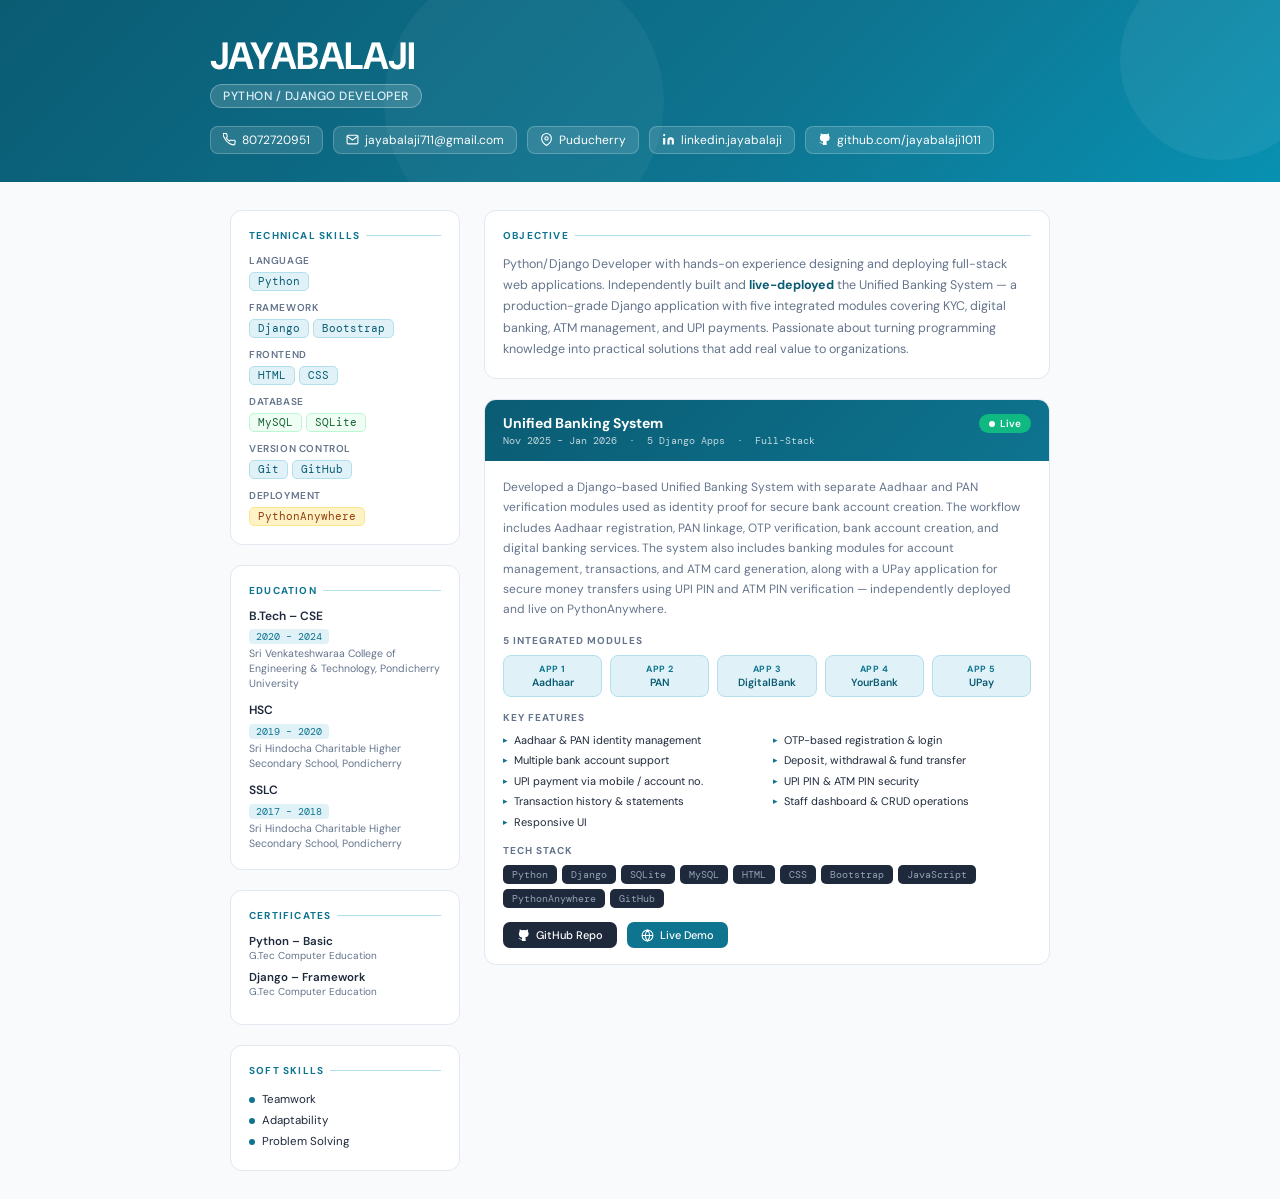
==== commit 90ef63c5: "Update index.html" ====
--- a/index.html
+++ b/index.html
@@ -241,211 +241,4 @@
   </main>
 </div>
 </body>
-</html>  .skill-tags { display: flex; flex-wrap: wrap; gap: 4px; }
-  .tag { font-family: 'DM Mono', monospace; font-size: 10.5px; background: var(--teal-light); color: var(--teal-dark); padding: 2px 8px; border-radius: 5px; border: 1px solid var(--teal-mid); }
-  .tag.deploy { background: #fef3c7; color: #92400e; border-color: #fde68a; }
-  .tag.db { background: #f0fdf4; color: #166534; border-color: #bbf7d0; }
-
-  .edu-item { margin-bottom: 12px; }
-  .edu-item:last-child { margin-bottom: 0; }
-  .edu-degree { font-size: 12px; font-weight: 600; color: var(--text); line-height: 1.3; }
-  .edu-year { display: inline-block; font-size: 10px; font-family: 'DM Mono', monospace; color: var(--teal); background: var(--teal-light); padding: 1px 7px; border-radius: 4px; margin: 3px 0; }
-  .edu-school { font-size: 10.5px; color: var(--muted); line-height: 1.4; }
-
-  .cert-item { margin-bottom: 8px; }
-  .cert-name { font-size: 11.5px; font-weight: 600; color: var(--text); }
-  .cert-from { font-size: 10px; color: var(--muted); }
-
-  .soft-list { list-style: none; }
-  .soft-list li { font-size: 11.5px; color: var(--text); padding: 3px 0; display: flex; align-items: center; gap: 7px; }
-  .soft-list li::before { content: ''; width: 6px; height: 6px; background: var(--teal); border-radius: 50%; flex-shrink: 0; }
-
-  .main { display: flex; flex-direction: column; gap: 20px; }
-  .objective-text { font-size: 12.5px; line-height: 1.7; color: var(--muted); }
-  .objective-text strong { color: var(--teal-dark); }
-
-  .project-card { background: var(--card); border: 1px solid var(--border); border-radius: 12px; overflow: hidden; }
-  .project-header { background: linear-gradient(135deg, var(--teal-dark), var(--teal)); padding: 14px 18px; display: flex; align-items: flex-start; justify-content: space-between; gap: 12px; flex-wrap: wrap; }
-  .project-name { font-size: 14px; font-weight: 700; color: #fff; }
-  .project-period { font-size: 10px; color: rgba(255,255,255,0.75); font-family: 'DM Mono', monospace; margin-top: 2px; }
-  .live-badge { display: flex; align-items: center; gap: 5px; background: #10b981; color: #fff; font-size: 10px; font-weight: 600; padding: 3px 10px; border-radius: 20px; white-space: nowrap; flex-shrink: 0; }
-  .live-dot { width: 6px; height: 6px; background: #fff; border-radius: 50%; animation: pulse 1.5s infinite; }
-  @keyframes pulse { 0%,100%{opacity:1} 50%{opacity:0.4} }
-
-  .project-body { padding: 16px 18px; }
-  .project-desc { font-size: 12px; line-height: 1.7; color: var(--muted); margin-bottom: 14px; }
-
-  .modules-grid { display: grid; grid-template-columns: repeat(5,1fr); gap: 8px; margin-bottom: 14px; }
-  .module-chip { background: var(--teal-light); border: 1px solid var(--teal-mid); border-radius: 8px; padding: 7px 6px; text-align: center; }
-  .module-num { font-size: 9px; font-weight: 700; color: var(--teal); text-transform: uppercase; letter-spacing: 0.5px; }
-  .module-name { font-size: 10.5px; font-weight: 600; color: var(--teal-dark); margin-top: 1px; }
-
-  .features-title { font-size: 10px; font-weight: 700; letter-spacing: 1px; text-transform: uppercase; color: var(--muted); margin-bottom: 8px; }
-  .features-grid { display: grid; grid-template-columns: 1fr 1fr; gap: 4px 12px; margin-bottom: 14px; }
-  .feature-item { font-size: 11px; color: var(--text); display: flex; align-items: flex-start; gap: 6px; line-height: 1.5; }
-  .feature-item::before { content: '▸'; color: var(--teal); font-size: 9px; margin-top: 2px; flex-shrink: 0; }
-
-  .tech-stack { display: flex; flex-wrap: wrap; gap: 5px; margin-bottom: 14px; }
-  .tech-tag { font-family: 'DM Mono', monospace; font-size: 10px; background: #1e293b; color: #94a3b8; padding: 3px 9px; border-radius: 5px; }
-
-  .project-links { display: flex; gap: 10px; flex-wrap: wrap; }
-  .proj-link { display: flex; align-items: center; gap: 6px; font-size: 11px; font-weight: 500; padding: 6px 14px; border-radius: 7px; text-decoration: none; transition: opacity 0.2s; }
-  .proj-link:hover { opacity: 0.85; }
-  .proj-link.github { background: #1e293b; color: #fff; }
-  .proj-link.live { background: var(--teal); color: #fff; }
-  .proj-link svg { width: 13px; height: 13px; }
-
-  @media (max-width: 640px) {
-    .header { padding: 24px 18px 20px; }
-    .page { grid-template-columns: 1fr; padding: 16px 14px; gap: 16px; }
-    .features-grid { grid-template-columns: 1fr; }
-    .modules-grid { grid-template-columns: repeat(3,1fr); }
-  }
-  @media print { body { background: white; } .page { padding: 16px; } }
-</style>
-</head>
-<body>
-
-<header class="header">
-  <div class="header-inner">
-    <div class="name">JAYABALAJI</div>
-    <span class="role-tag">Python / Django Developer</span>
-    <div class="contact-row">
-      <a class="contact-chip" href="tel:8072720951">
-        <svg viewBox="0 0 24 24" fill="none" stroke="currentColor" stroke-width="2"><path d="M22 16.92v3a2 2 0 01-2.18 2 19.79 19.79 0 01-8.63-3.07A19.5 19.5 0 013.07 9.81a19.79 19.79 0 01-3.07-8.64A2 2 0 012 .82h3a2 2 0 012 1.72c.127.96.361 1.903.7 2.81a2 2 0 01-.45 2.11L6.09 8.91a16 16 0 006 6l1.27-1.27a2 2 0 012.11-.45c.907.339 1.85.573 2.81.7A2 2 0 0122 16.92z"/></svg>
-        8072720951
-      </a>
-      <a class="contact-chip" href="mailto:jayabalaji711@gmail.com">
-        <svg viewBox="0 0 24 24" fill="none" stroke="currentColor" stroke-width="2"><path d="M4 4h16c1.1 0 2 .9 2 2v12c0 1.1-.9 2-2 2H4c-1.1 0-2-.9-2-2V6c0-1.1.9-2 2-2z"/><polyline points="22,6 12,13 2,6"/></svg>
-        jayabalaji711@gmail.com
-      </a>
-      <span class="contact-chip">
-        <svg viewBox="0 0 24 24" fill="none" stroke="currentColor" stroke-width="2"><path d="M21 10c0 7-9 13-9 13s-9-6-9-13a9 9 0 0118 0z"/><circle cx="12" cy="10" r="3"/></svg>
-        Puducherry
-      </span>
-      <a class="contact-chip" href="https://www.linkedin.com/in/jayabalajil/" target="_blank">
-        <svg viewBox="0 0 24 24" fill="currentColor"><path d="M16 8a6 6 0 016 6v7h-4v-7a2 2 0 00-2-2 2 2 0 00-2 2v7h-4v-7a6 6 0 016-6zM2 9h4v12H2z"/><circle cx="4" cy="4" r="2"/></svg>
-        linkedin.jayabalaji
-      </a>
-      <a class="contact-chip" href="https://github.com/jayabalaji1011" target="_blank">
-        <svg viewBox="0 0 24 24" fill="currentColor"><path d="M9 19c-5 1.5-5-2.5-7-3m14 6v-3.87a3.37 3.37 0 00-.94-2.61c3.14-.35 6.44-1.54 6.44-7A5.44 5.44 0 0020 4.77 5.07 5.07 0 0019.91 1S18.73.65 16 2.48a13.38 13.38 0 00-7 0C6.27.65 5.09 1 5.09 1A5.07 5.07 0 005 4.77a5.44 5.44 0 00-1.5 3.78c0 5.42 3.3 6.61 6.44 7A3.37 3.37 0 009 18.13V22"/></svg>
-        github.com/jayabalaji1011
-      </a>
-    </div>
-  </div>
-</header>
-
-<div class="page">
-  <aside class="sidebar">
-    <div class="card">
-      <div class="section-title">Technical Skills</div>
-      <div class="skill-group"><div class="skill-label">Language</div><div class="skill-tags"><span class="tag">Python</span></div></div>
-      <div class="skill-group"><div class="skill-label">Framework</div><div class="skill-tags"><span class="tag">Django</span><span class="tag">Bootstrap</span></div></div>
-      <div class="skill-group"><div class="skill-label">Frontend</div><div class="skill-tags"><span class="tag">HTML</span><span class="tag">CSS</span></div></div>
-      <div class="skill-group"><div class="skill-label">Database</div><div class="skill-tags"><span class="tag db">MySQL</span><span class="tag db">SQLite</span></div></div>
-      <div class="skill-group"><div class="skill-label">Version Control</div><div class="skill-tags"><span class="tag">Git</span><span class="tag">GitHub</span></div></div>
-      <div class="skill-group"><div class="skill-label">Deployment</div><div class="skill-tags"><span class="tag deploy">PythonAnywhere</span></div></div>
-    </div>
-
-    <div class="card">
-      <div class="section-title">Education</div>
-      <div class="edu-item">
-        <div class="edu-degree">B.Tech – CSE</div>
-        <div class="edu-year">2020 – 2024</div>
-        <div class="edu-school">Sri Venkateshwaraa College of Engineering & Technology, Pondicherry University</div>
-      </div>
-      <div class="edu-item">
-        <div class="edu-degree">HSC</div>
-        <div class="edu-year">2019 – 2020</div>
-        <div class="edu-school">Sri Hindocha Charitable Higher Secondary School, Pondicherry</div>
-      </div>
-      <div class="edu-item">
-        <div class="edu-degree">SSLC</div>
-        <div class="edu-year">2017 – 2018</div>
-        <div class="edu-school">Sri Hindocha Charitable Higher Secondary School, Pondicherry</div>
-      </div>
-    </div>
-
-    <div class="card">
-      <div class="section-title">Certificates</div>
-      <div class="cert-item"><div class="cert-name">Python – Basic</div><div class="cert-from">G.Tec Computer Education</div></div>
-      <div class="cert-item"><div class="cert-name">Django – Framework</div><div class="cert-from">G.Tec Computer Education</div></div>
-    </div>
-
-    <div class="card">
-      <div class="section-title">Soft Skills</div>
-      <ul class="soft-list"><li>Teamwork</li><li>Adaptability</li><li>Problem Solving</li></ul>
-    </div>
-  </aside>
-
-  <main class="main">
-    <div class="card">
-      <div class="section-title">Objective</div>
-      <p class="objective-text">
-        Python/Django Developer with hands-on experience designing and deploying full-stack web applications.
-        Independently built and <strong>live-deployed</strong> the Unified Banking System — a production-grade
-        Django application with five integrated modules covering KYC, digital banking, ATM management, and UPI payments.
-        Passionate about turning programming knowledge into practical solutions that add real value to organizations.
-      </p>
-    </div>
-
-    <div class="project-card">
-      <div class="project-header">
-        <div>
-          <div class="project-name">Unified Banking System</div>
-          <div class="project-period">Nov 2025 – Jan 2026 &nbsp;·&nbsp; 5 Django Apps &nbsp;·&nbsp; Full-Stack</div>
-        </div>
-        <div class="live-badge"><span class="live-dot"></span> Live</div>
-      </div>
-      <div class="project-body">
-        <p class="project-desc">
-          Developed a Django-based Unified Banking System with separate Aadhaar and PAN verification modules used as identity proof for secure bank account creation. The workflow includes Aadhaar registration, PAN linkage, OTP verification, bank account creation, and digital banking services. The system also includes banking modules for account management, transactions, and ATM card generation, along with a UPay application for secure money transfers using UPI PIN and ATM PIN verification — independently deployed and live on PythonAnywhere.
-        </p>
-
-        <div class="features-title">5 Integrated Modules</div>
-        <div class="modules-grid">
-          <div class="module-chip"><div class="module-num">App 1</div><div class="module-name">Aadhaar</div></div>
-          <div class="module-chip"><div class="module-num">App 2</div><div class="module-name">PAN</div></div>
-          <div class="module-chip"><div class="module-num">App 3</div><div class="module-name">DigitalBank</div></div>
-          <div class="module-chip"><div class="module-num">App 4</div><div class="module-name">YourBank</div></div>
-          <div class="module-chip"><div class="module-num">App 5</div><div class="module-name">UPay</div></div>
-        </div>
-
-        <div class="features-title">Key Features</div>
-        <div class="features-grid">
-          <div class="feature-item">Aadhaar & PAN identity management</div>
-          <div class="feature-item">OTP-based registration & login</div>
-          <div class="feature-item">Multiple bank account support</div>
-          <div class="feature-item">Deposit, withdrawal & fund transfer</div>
-          <div class="feature-item">UPI payment via mobile / account no.</div>
-          <div class="feature-item">UPI PIN & ATM PIN security</div>
-          <div class="feature-item">Transaction history & statements</div>
-          <div class="feature-item">Staff dashboard & CRUD operations</div>
-          <div class="feature-item">Responsive UI</div>
-        </div>
-
-        <div class="features-title">Tech Stack</div>
-        <div class="tech-stack">
-          <span class="tech-tag">Python</span><span class="tech-tag">Django</span>
-          <span class="tech-tag">SQLite</span><span class="tech-tag">MySQL</span>
-          <span class="tech-tag">HTML</span><span class="tech-tag">CSS</span>
-          <span class="tech-tag">Bootstrap</span><span class="tech-tag">JavaScript</span>
-          <span class="tech-tag">PythonAnywhere</span><span class="tech-tag">GitHub</span>
-        </div>
-
-        <div class="project-links">
-          <a class="proj-link github" href="https://github.com/jayabalaji1011/UnifiedBankingSystem" target="_blank">
-            <svg viewBox="0 0 24 24" fill="currentColor"><path d="M9 19c-5 1.5-5-2.5-7-3m14 6v-3.87a3.37 3.37 0 00-.94-2.61c3.14-.35 6.44-1.54 6.44-7A5.44 5.44 0 0020 4.77 5.07 5.07 0 0019.91 1S18.73.65 16 2.48a13.38 13.38 0 00-7 0C6.27.65 5.09 1 5.09 1A5.07 5.07 0 005 4.77a5.44 5.44 0 00-1.5 3.78c0 5.42 3.3 6.61 6.44 7A3.37 3.37 0 009 18.13V22"/></svg>
-            GitHub Repo
-          </a>
-          <a class="proj-link live" href="https://balaji1011.pythonanywhere.com" target="_blank">
-            <svg viewBox="0 0 24 24" fill="none" stroke="currentColor" stroke-width="2"><circle cx="12" cy="12" r="10"/><line x1="2" y1="12" x2="22" y2="12"/><path d="M12 2a15.3 15.3 0 014 10 15.3 15.3 0 01-4 10 15.3 15.3 0 01-4-10 15.3 15.3 0 014-10z"/></svg>
-            Live Demo
-          </a>
-        </div>
-      </div>
-    </div>
-  </main>
-</div>
-</body>
-</html>
+</html>            
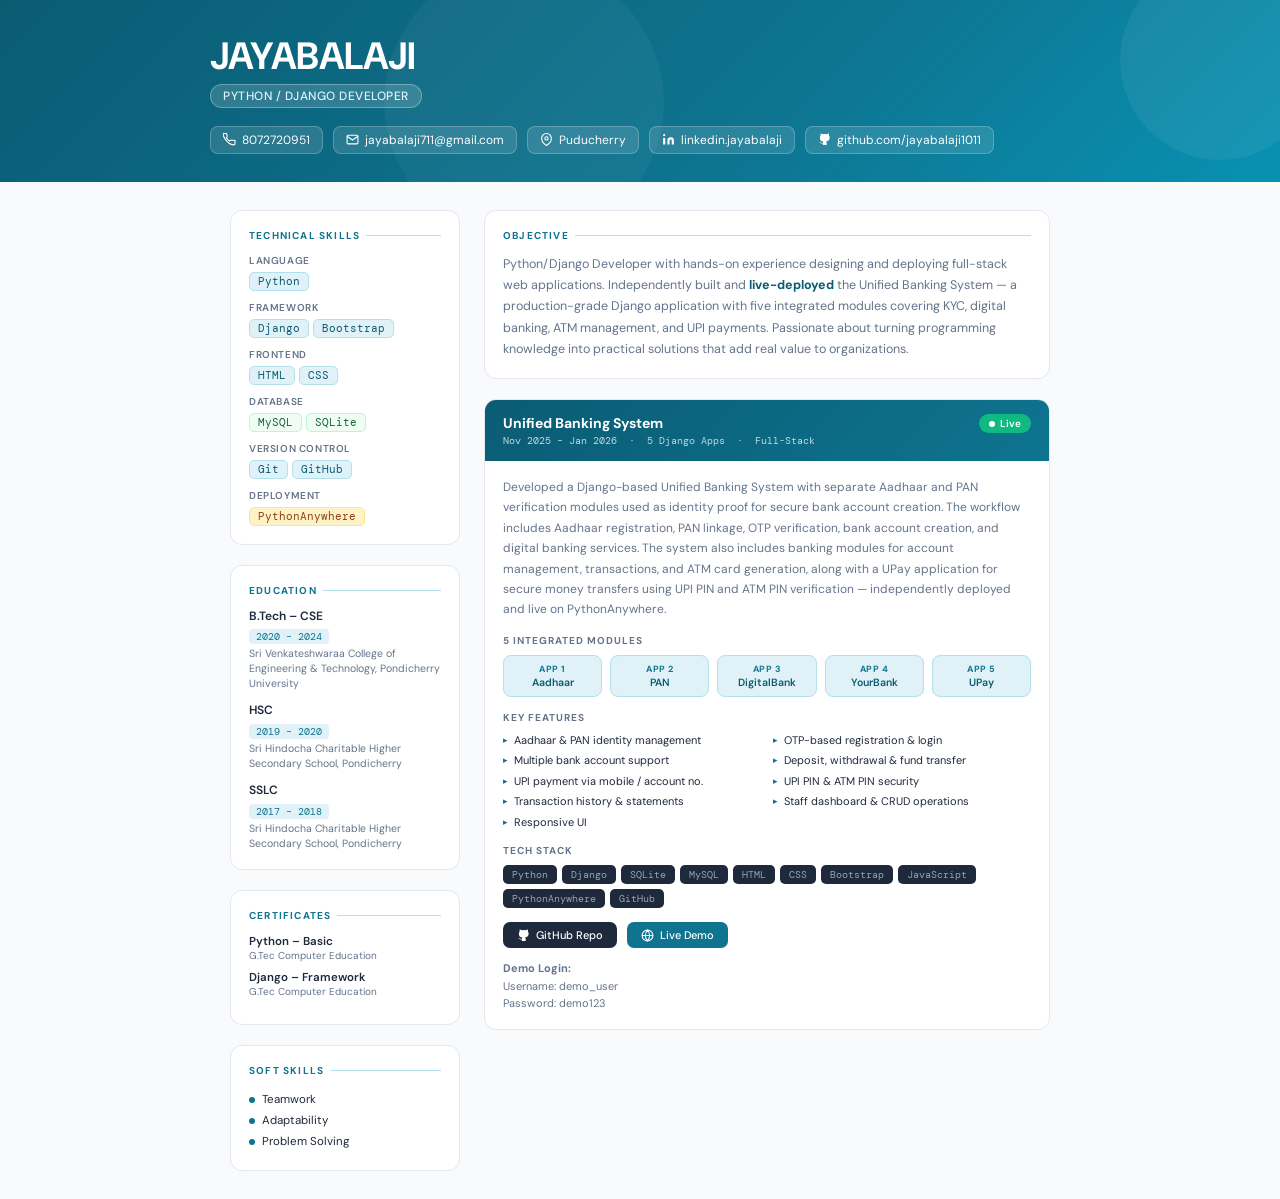
==== commit 0288a583: "Update index.html" ====
--- a/index.html
+++ b/index.html
@@ -231,10 +231,15 @@
             <svg viewBox="0 0 24 24" fill="currentColor"><path d="M9 19c-5 1.5-5-2.5-7-3m14 6v-3.87a3.37 3.37 0 00-.94-2.61c3.14-.35 6.44-1.54 6.44-7A5.44 5.44 0 0020 4.77 5.07 5.07 0 0019.91 1S18.73.65 16 2.48a13.38 13.38 0 00-7 0C6.27.65 5.09 1 5.09 1A5.07 5.07 0 005 4.77a5.44 5.44 0 00-1.5 3.78c0 5.42 3.3 6.61 6.44 7A3.37 3.37 0 009 18.13V22"/></svg>
             GitHub Repo
           </a>
-          <a class="proj-link live" href="https://balaji1011.pythonanywhere.com" target="_blank">
+          <a class="proj-link live" href="https://balaji1011.pythonanywhere.com/digitalbank/" target="_blank">
             <svg viewBox="0 0 24 24" fill="none" stroke="currentColor" stroke-width="2"><circle cx="12" cy="12" r="10"/><line x1="2" y1="12" x2="22" y2="12"/><path d="M12 2a15.3 15.3 0 014 10 15.3 15.3 0 01-4 10 15.3 15.3 0 01-4-10 15.3 15.3 0 014-10z"/></svg>
             Live Demo
           </a>
+        </div>
+        <div style="margin-top:12px; font-size:11px; color:#64748b; line-height:1.6;">
+  <strong>Demo Login:</strong><br>
+  Username: demo_user<br>
+  Password: demo123
         </div>
       </div>
     </div>
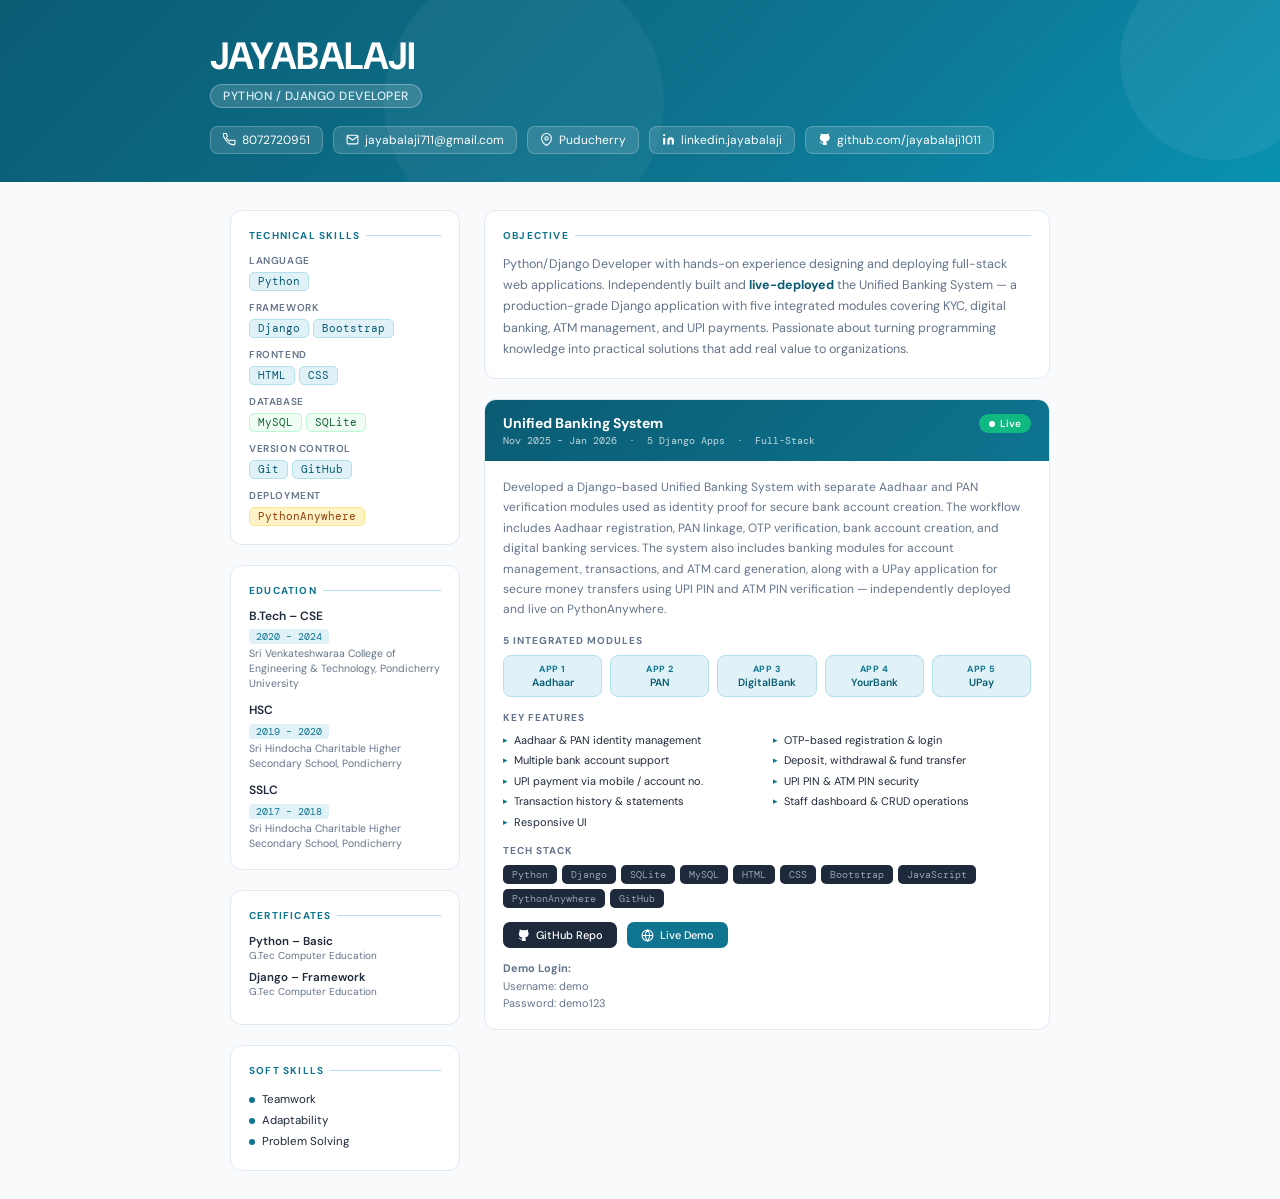
==== commit 49250226: "Update index.html" ====
--- a/index.html
+++ b/index.html
@@ -238,7 +238,7 @@
         </div>
         <div style="margin-top:12px; font-size:11px; color:#64748b; line-height:1.6;">
   <strong>Demo Login:</strong><br>
-  Username: demo_user<br>
+  Username: demo<br>
   Password: demo123
         </div>
       </div>
